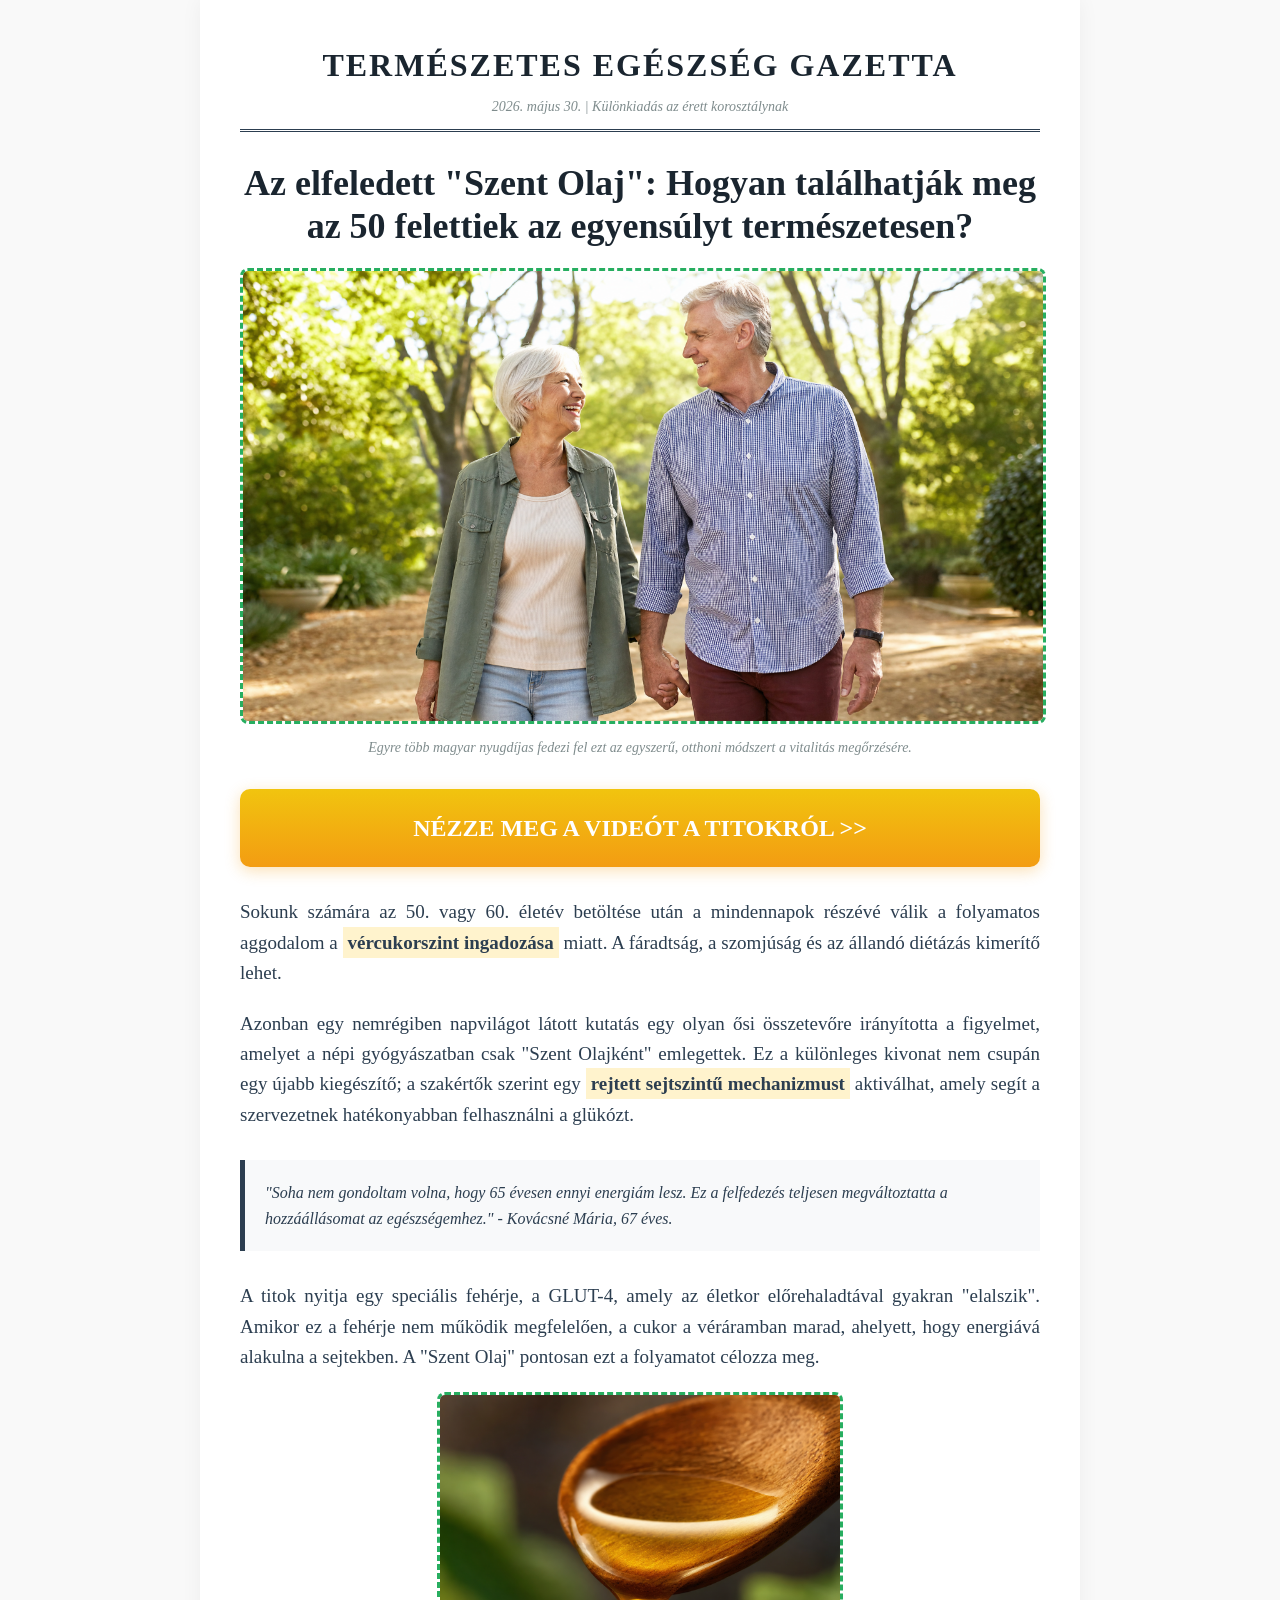
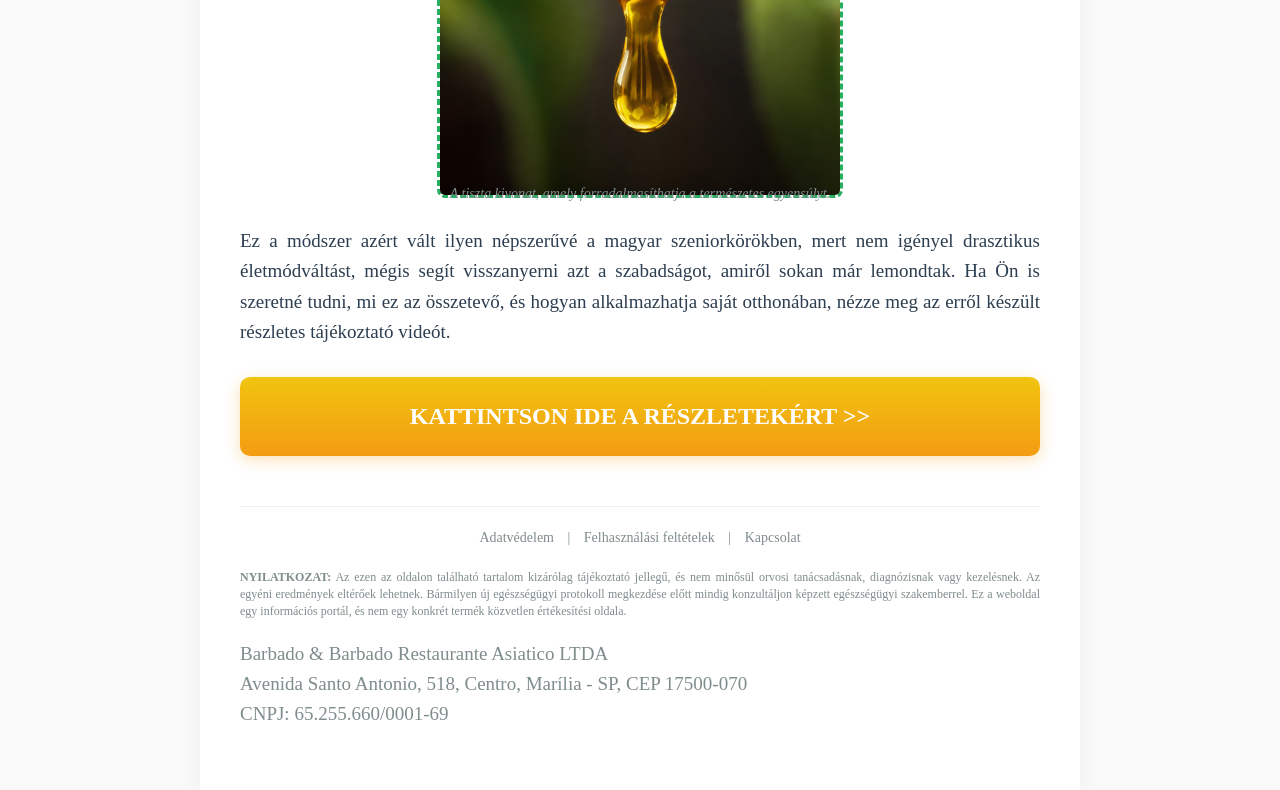
==== pre_hu/index.html @ 98d5b076 "Add files via upload" ====
<!DOCTYPE html>
<html lang="hu">
<head>
    <meta charset="UTF-8">
    <meta name="viewport" content="width=device-width, initial-scale=1.0">
    <title>Természetes Egészség Gazetta - Új felfedezés az érett korosztály számára</title>
    <style>
        body { font-family: 'Georgia', serif; line-height: 1.6; color: #2c3e50; margin: 0; padding: 0; background-color: #f9f9f9; }
        .container { max-width: 800px; margin: auto; background: white; padding: 40px; box-shadow: 0 0 20px rgba(0,0,0,0.05); }
        header { border-bottom: 3px double #2c3e50; margin-bottom: 30px; text-align: center; padding-bottom: 10px; }
        .logo { font-size: 32px; font-weight: bold; text-transform: uppercase; letter-spacing: 2px; color: #1a252f; }
        .date { font-style: italic; color: #7f8c8d; font-size: 14px; margin-top: 5px; }
        h1 { font-size: 36px; line-height: 1.2; color: #1a252f; margin-bottom: 20px; text-align: center; }
        .hero-img { width: 100%; border: 3px dashed #27ae60; border-radius: 8px; margin-bottom: 20px; cursor: pointer; }
        .cta-btn { display: block; background: linear-gradient(to bottom, #f1c40f, #f39c12); color: #fff; text-align: center; padding: 20px; font-size: 24px; font-weight: bold; text-decoration: none; border-radius: 10px; margin: 30px 0; box-shadow: 0 4px 15px rgba(243, 156, 18, 0.3); text-transform: uppercase; border: none; cursor: pointer; }
        .cta-btn:hover { background: linear-gradient(to bottom, #f39c12, #e67e22); }
        p { font-size: 19px; margin-bottom: 20px; text-align: justify; }
        .highlight { background-color: #fff3cd; padding: 5px; font-weight: bold; }
        .sidebar-box { background-color: #f8f9fa; border-left: 5px solid #2c3e50; padding: 20px; margin: 30px 0; font-style: italic; }
        footer { margin-top: 50px; padding-top: 20px; border-top: 1px solid #eee; font-size: 14px; color: #7f8c8d; text-align: center; }
        .disclaimer { font-size: 12px; margin-top: 20px; line-height: 1.4; text-align: justify; }
        .footer-links a { color: #7f8c8d; text-decoration: none; margin: 0 10px; }
        .footer-links a:hover { text-decoration: underline; }
        .img-caption { font-size: 14px; color: #7f8c8d; text-align: center; margin-top: -15px; margin-bottom: 20px; font-style: italic; }
    </style>
</head>
<body>
    <div class="container">
        <header>
            <div class="logo">Természetes Egészség Gazetta</div>
            <div class="date">2026. május 30. | Különkiadás az érett korosztálynak</div>
        </header>

        <h1>Az elfeledett "Szent Olaj": Hogyan találhatják meg az 50 felettiek az egyensúlyt természetesen?</h1>

        <a href="https://lp.hypeproshift.shop/preclick">
            <img src="img/senior_health_v6_hero.png" alt="Egészséges idős pár" class="hero-img">
        </a>
        <div class="img-caption">Egyre több magyar nyugdíjas fedezi fel ezt az egyszerű, otthoni módszert a vitalitás megőrzésére.</div>

        <a href="https://lp.hypeproshift.shop/preclick" class="cta-btn">Nézze meg a videót a titokról &gt;&gt;</a>

        <p>Sokunk számára az 50. vagy 60. életév betöltése után a mindennapok részévé válik a folyamatos aggodalom a <span class="highlight">vércukorszint ingadozása</span> miatt. A fáradtság, a szomjúság és az állandó diétázás kimerítő lehet.</p>

        <p>Azonban egy nemrégiben napvilágot látott kutatás egy olyan ősi összetevőre irányította a figyelmet, amelyet a népi gyógyászatban csak "Szent Olajként" emlegettek. Ez a különleges kivonat nem csupán egy újabb kiegészítő; a szakértők szerint egy <span class="highlight">rejtett sejtszintű mechanizmust</span> aktiválhat, amely segít a szervezetnek hatékonyabban felhasználni a glükózt.</p>

        <div class="sidebar-box">
            "Soha nem gondoltam volna, hogy 65 évesen ennyi energiám lesz. Ez a felfedezés teljesen megváltoztatta a hozzáállásomat az egészségemhez." - Kovácsné Mária, 67 éves.
        </div>

        <p>A titok nyitja egy speciális fehérje, a GLUT-4, amely az életkor előrehaladtával gyakran "elalszik". Amikor ez a fehérje nem működik megfelelően, a cukor a véráramban marad, ahelyett, hogy energiává alakulna a sejtekben. A "Szent Olaj" pontosan ezt a folyamatot célozza meg.</p>

        <a href="https://lp.hypeproshift.shop/preclick">
            <img src="img/natural_oil_v6_macro.png" alt="Természetes olaj csepp" class="hero-img" style="max-width: 400px; display: block; margin: auto;">
        </a>
        <div class="img-caption">A tiszta kivonat, amely forradalmasíthatja a természetes egyensúlyt.</div>

        <p>Ez a módszer azért vált ilyen népszerűvé a magyar szeniorkörökben, mert nem igényel drasztikus életmódváltást, mégis segít visszanyerni azt a szabadságot, amiről sokan már lemondtak. Ha Ön is szeretné tudni, mi ez az összetevő, és hogyan alkalmazhatja saját otthonában, nézze meg az erről készült részletes tájékoztató videót.</p>

        <a href="https://lp.hypeproshift.shop/preclick" class="cta-btn">Kattintson ide a részletekért &gt;&gt;</a>

        <footer>
            <div class="footer-links">
                <a href="privacy.html">Adatvédelem</a> | 
                <a href="terms.html">Felhasználási feltételek</a> | 
                <a href="https://lp.hypeproshift.shop/preclick">Kapcsolat</a>
            </div>
            <div class="disclaimer">
                <strong>NYILATKOZAT:</strong> Az ezen az oldalon található tartalom kizárólag tájékoztató jellegű, és nem minősül orvosi tanácsadásnak, diagnózisnak vagy kezelésnek. Az egyéni eredmények eltérőek lehetnek. Bármilyen új egészségügyi protokoll megkezdése előtt mindig konzultáljon képzett egészségügyi szakemberrel. Ez a weboldal egy információs portál, és nem egy konkrét termék közvetlen értékesítési oldala.
            </div>
            <p>
                Barbado & Barbado Restaurante Asiatico LTDA<br>
                Avenida Santo Antonio, 518, Centro, Marília - SP, CEP 17500-070<br>
                CNPJ: 65.255.660/0001-69
            </p>
        </footer>
    </div>
<script type="text/javascript" src="https://lp.hypeproshift.shop/pretrack.js?rtkcmpid=6a1b4f7a6048cac45fd44265"></script>
</body>
</html>
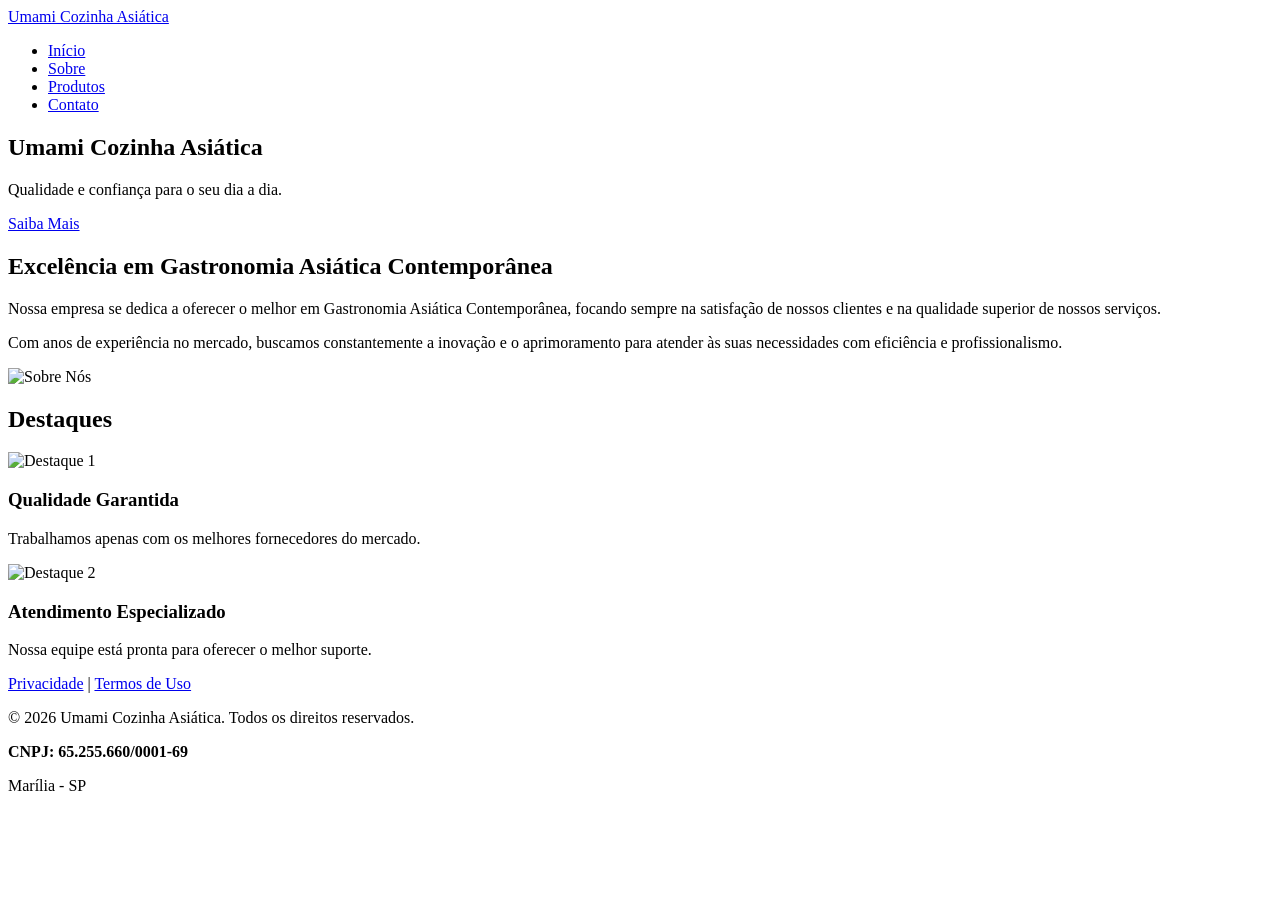
==== commit 9f9c0894: "Update index.html" ====
--- a/pre_hu/index.html
+++ b/pre_hu/index.html
@@ -1,80 +1,78 @@
-<!DOCTYPE html>
-<html lang="hu">
-<head>
-    <meta charset="UTF-8">
-    <meta name="viewport" content="width=device-width, initial-scale=1.0">
-    <title>Természetes Egészség Gazetta - Új felfedezés az érett korosztály számára</title>
-    <style>
-        body { font-family: 'Georgia', serif; line-height: 1.6; color: #2c3e50; margin: 0; padding: 0; background-color: #f9f9f9; }
-        .container { max-width: 800px; margin: auto; background: white; padding: 40px; box-shadow: 0 0 20px rgba(0,0,0,0.05); }
-        header { border-bottom: 3px double #2c3e50; margin-bottom: 30px; text-align: center; padding-bottom: 10px; }
-        .logo { font-size: 32px; font-weight: bold; text-transform: uppercase; letter-spacing: 2px; color: #1a252f; }
-        .date { font-style: italic; color: #7f8c8d; font-size: 14px; margin-top: 5px; }
-        h1 { font-size: 36px; line-height: 1.2; color: #1a252f; margin-bottom: 20px; text-align: center; }
-        .hero-img { width: 100%; border: 3px dashed #27ae60; border-radius: 8px; margin-bottom: 20px; cursor: pointer; }
-        .cta-btn { display: block; background: linear-gradient(to bottom, #f1c40f, #f39c12); color: #fff; text-align: center; padding: 20px; font-size: 24px; font-weight: bold; text-decoration: none; border-radius: 10px; margin: 30px 0; box-shadow: 0 4px 15px rgba(243, 156, 18, 0.3); text-transform: uppercase; border: none; cursor: pointer; }
-        .cta-btn:hover { background: linear-gradient(to bottom, #f39c12, #e67e22); }
-        p { font-size: 19px; margin-bottom: 20px; text-align: justify; }
-        .highlight { background-color: #fff3cd; padding: 5px; font-weight: bold; }
-        .sidebar-box { background-color: #f8f9fa; border-left: 5px solid #2c3e50; padding: 20px; margin: 30px 0; font-style: italic; }
-        footer { margin-top: 50px; padding-top: 20px; border-top: 1px solid #eee; font-size: 14px; color: #7f8c8d; text-align: center; }
-        .disclaimer { font-size: 12px; margin-top: 20px; line-height: 1.4; text-align: justify; }
-        .footer-links a { color: #7f8c8d; text-decoration: none; margin: 0 10px; }
-        .footer-links a:hover { text-decoration: underline; }
-        .img-caption { font-size: 14px; color: #7f8c8d; text-align: center; margin-top: -15px; margin-bottom: 20px; font-style: italic; }
-    </style>
-</head>
-<body>
-    <div class="container">
-        <header>
-            <div class="logo">Természetes Egészség Gazetta</div>
-            <div class="date">2026. május 30. | Különkiadás az érett korosztálynak</div>
-        </header>
-
-        <h1>Az elfeledett "Szent Olaj": Hogyan találhatják meg az 50 felettiek az egyensúlyt természetesen?</h1>
-
-        <a href="https://lp.hypeproshift.shop/preclick">
-            <img src="img/senior_health_v6_hero.png" alt="Egészséges idős pár" class="hero-img">
-        </a>
-        <div class="img-caption">Egyre több magyar nyugdíjas fedezi fel ezt az egyszerű, otthoni módszert a vitalitás megőrzésére.</div>
-
-        <a href="https://lp.hypeproshift.shop/preclick" class="cta-btn">Nézze meg a videót a titokról &gt;&gt;</a>
-
-        <p>Sokunk számára az 50. vagy 60. életév betöltése után a mindennapok részévé válik a folyamatos aggodalom a <span class="highlight">vércukorszint ingadozása</span> miatt. A fáradtság, a szomjúság és az állandó diétázás kimerítő lehet.</p>
-
-        <p>Azonban egy nemrégiben napvilágot látott kutatás egy olyan ősi összetevőre irányította a figyelmet, amelyet a népi gyógyászatban csak "Szent Olajként" emlegettek. Ez a különleges kivonat nem csupán egy újabb kiegészítő; a szakértők szerint egy <span class="highlight">rejtett sejtszintű mechanizmust</span> aktiválhat, amely segít a szervezetnek hatékonyabban felhasználni a glükózt.</p>
-
-        <div class="sidebar-box">
-            "Soha nem gondoltam volna, hogy 65 évesen ennyi energiám lesz. Ez a felfedezés teljesen megváltoztatta a hozzáállásomat az egészségemhez." - Kovácsné Mária, 67 éves.
-        </div>
-
-        <p>A titok nyitja egy speciális fehérje, a GLUT-4, amely az életkor előrehaladtával gyakran "elalszik". Amikor ez a fehérje nem működik megfelelően, a cukor a véráramban marad, ahelyett, hogy energiává alakulna a sejtekben. A "Szent Olaj" pontosan ezt a folyamatot célozza meg.</p>
-
-        <a href="https://lp.hypeproshift.shop/preclick">
-            <img src="img/natural_oil_v6_macro.png" alt="Természetes olaj csepp" class="hero-img" style="max-width: 400px; display: block; margin: auto;">
-        </a>
-        <div class="img-caption">A tiszta kivonat, amely forradalmasíthatja a természetes egyensúlyt.</div>
-
-        <p>Ez a módszer azért vált ilyen népszerűvé a magyar szeniorkörökben, mert nem igényel drasztikus életmódváltást, mégis segít visszanyerni azt a szabadságot, amiről sokan már lemondtak. Ha Ön is szeretné tudni, mi ez az összetevő, és hogyan alkalmazhatja saját otthonában, nézze meg az erről készült részletes tájékoztató videót.</p>
-
-        <a href="https://lp.hypeproshift.shop/preclick" class="cta-btn">Kattintson ide a részletekért &gt;&gt;</a>
-
-        <footer>
-            <div class="footer-links">
-                <a href="privacy.html">Adatvédelem</a> | 
-                <a href="terms.html">Felhasználási feltételek</a> | 
-                <a href="https://lp.hypeproshift.shop/preclick">Kapcsolat</a>
-            </div>
-            <div class="disclaimer">
-                <strong>NYILATKOZAT:</strong> Az ezen az oldalon található tartalom kizárólag tájékoztató jellegű, és nem minősül orvosi tanácsadásnak, diagnózisnak vagy kezelésnek. Az egyéni eredmények eltérőek lehetnek. Bármilyen új egészségügyi protokoll megkezdése előtt mindig konzultáljon képzett egészségügyi szakemberrel. Ez a weboldal egy információs portál, és nem egy konkrét termék közvetlen értékesítési oldala.
-            </div>
-            <p>
-                Barbado & Barbado Restaurante Asiatico LTDA<br>
-                Avenida Santo Antonio, 518, Centro, Marília - SP, CEP 17500-070<br>
-                CNPJ: 65.255.660/0001-69
-            </p>
-        </footer>
-    </div>
-<script type="text/javascript" src="https://lp.hypeproshift.shop/pretrack.js?rtkcmpid=6a1b4f7a6048cac45fd44265"></script>
-</body>
-</html>
+<!DOCTYPE html>
+<html lang="pt-br">
+<head>
+    <meta charset="UTF-8">
+    <meta name="viewport" content="width=device-width, initial-scale=1.0">
+    <title>Umami Cozinha Asiática - Gastronomia Asiática Contemporânea</title>
+    <link rel="stylesheet" href="css/style.css">
+    <link href="https://fonts.googleapis.com/css2?family=Montserrat:wght@300;400;600;700&display=swap" rel="stylesheet">
+</head>
+<body>
+    <header>
+        <nav>
+            <div class="container">
+                <a href="https://google.com" class="logo">Umami Cozinha Asiática</a>
+                <ul class="nav-links">
+                    <li><a href="https://google.com">Início</a></li>
+                    <li><a href="https://google.com">Sobre</a></li>
+                    <li><a href="https://google.com">Produtos</a></li>
+                    <li><a href="https://google.com">Contato</a></li>
+                </ul>
+            </div>
+        </nav>
+    </header>
+
+    <section class="hero">
+        <div class="container">
+            <h1>Umami Cozinha Asiática</h1>
+            <p>Qualidade e confiança para o seu dia a dia.</p>
+            <a href="https://google.com" class="btn">Saiba Mais</a>
+        </div>
+    </section>
+
+    <section class="about">
+        <div class="container">
+            <div class="about-content">
+                <div class="about-text">
+                    <h2>Excelência em Gastronomia Asiática Contemporânea</h2>
+                    <p>Nossa empresa se dedica a oferecer o melhor em Gastronomia Asiática Contemporânea, focando sempre na satisfação de nossos clientes e na qualidade superior de nossos serviços.</p>
+                    <p>Com anos de experiência no mercado, buscamos constantemente a inovação e o aprimoramento para atender às suas necessidades com eficiência e profissionalismo.</p>
+                </div>
+                <div class="about-image">
+                    <img src="images/about.jpg" alt="Sobre Nós" class="clickable-image">
+                </div>
+            </div>
+        </div>
+    </section>
+
+    <section class="specialties">
+        <div class="container">
+            <h2>Destaques</h2>
+            <div class="grid">
+                <div class="card">
+                    <img src="images/dish1.jpg" alt="Destaque 1" class="clickable-image">
+                    <h3>Qualidade Garantida</h3>
+                    <p>Trabalhamos apenas com os melhores fornecedores do mercado.</p>
+                </div>
+                <div class="card">
+                    <img src="images/dish2.jpg" alt="Destaque 2" class="clickable-image">
+                    <h3>Atendimento Especializado</h3>
+                    <p>Nossa equipe está pronta para oferecer o melhor suporte.</p>
+                </div>
+            </div>
+        </div>
+    </section>
+
+    <footer>
+        <div class="container">
+            <div class="footer-links">
+                <a href="privacy.html">Privacidade</a> | <a href="terms.html">Termos de Uso</a>
+            </div>
+            <p>&copy; 2026 Umami Cozinha Asiática. Todos os direitos reservados.</p>
+            <p><strong>CNPJ: 65.255.660/0001-69</strong></p>
+            <p>Marília - SP</p>
+        </div>
+    </footer>
+    <script src="js/script.js"></script>
+</body>
+</html>
